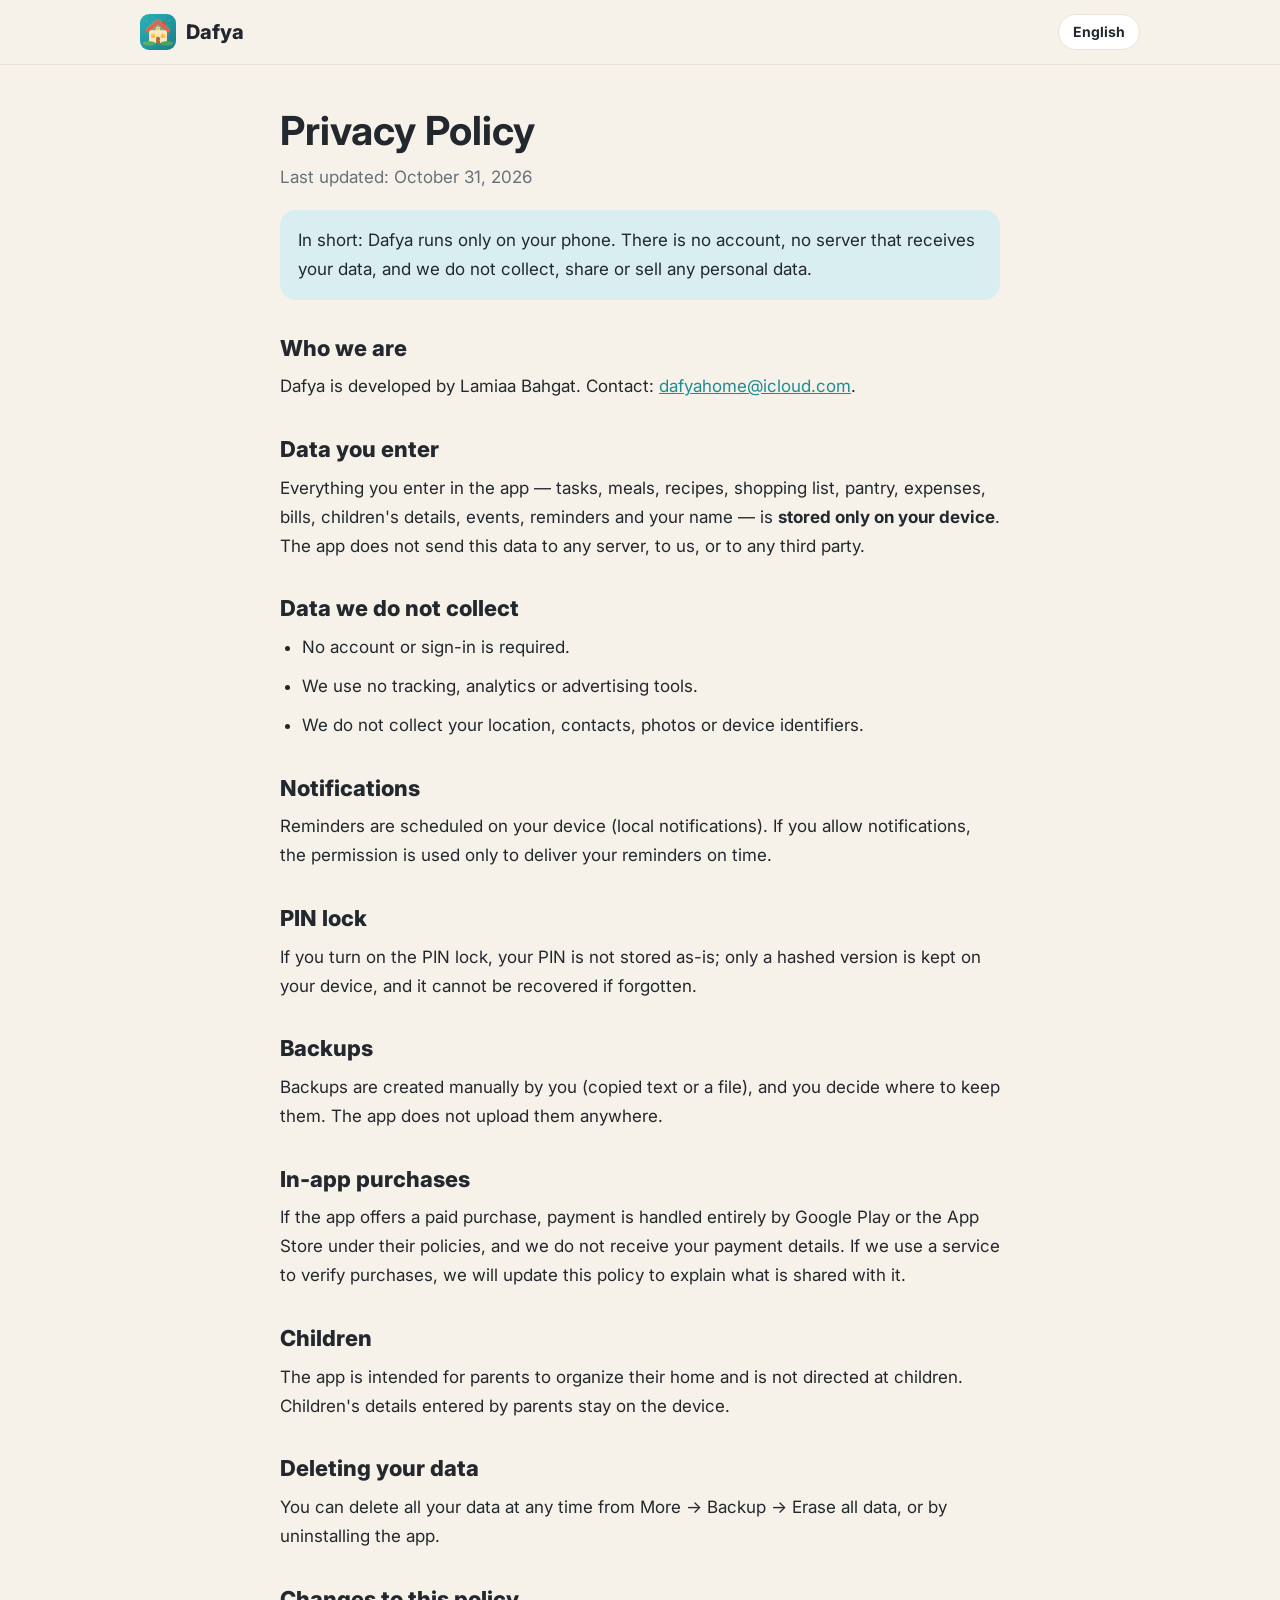
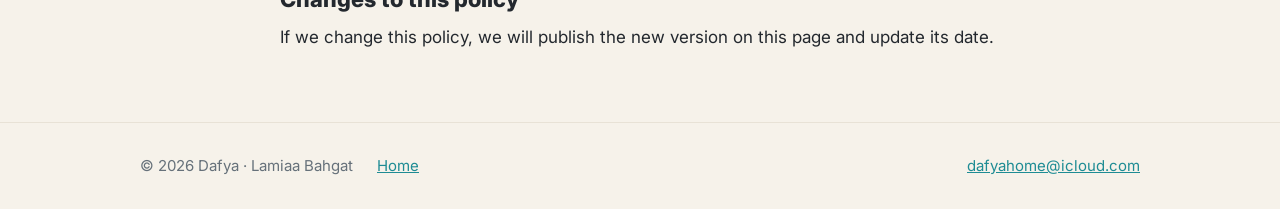
==== privacy.html @ b95506f8 "Dafya website and privacy policy Co-Authored-By: Claude Opus 5.5 <noreply@anthropic.com> Claude-Sess" ====
<!doctype html>
<html lang="ar" dir="rtl">
<head>
<meta charset="utf-8">
<meta name="viewport" content="width=device-width,initial-scale=1">
<title>سياسة الخصوصية – دافية Dafya</title>
<meta name="description" content="Dafya privacy policy. Dafya stores all your data on your device and does not collect, share or sell personal data.">
<link rel="icon" href="img/favicon.png">
<link rel="preconnect" href="https://fonts.googleapis.com"><link rel="preconnect" href="https://fonts.gstatic.com" crossorigin>
<link href="https://fonts.googleapis.com/css2?family=Inter:wght@400;600;800&family=Noto+Sans+Arabic:wght@400;600;800&display=swap" rel="stylesheet">
<link rel="stylesheet" href="style.css">
<script src="lang.js"></script>
</head>
<body>
<span hidden data-title-ar="سياسة الخصوصية – دافية Dafya" data-title-en="Privacy Policy – Dafya"></span>
<header class="top"><div class="wrap">
  <a class="brand" href="./"><img src="img/icon.png" alt=""><span data-lang="ar">دافية</span><span data-lang="en">Dafya</span></a>
  <nav><button class="lang" id="langBtn" type="button">English</button></nav>
</div></header>

<main class="doc">
<!-- ================= العربية ================= -->
<div data-lang="ar">
  <h1>سياسة الخصوصية</h1>
  <p class="date">آخر تحديث: 31 أكتوبر 2026</p>
  <div class="box">الخلاصة: دافية بتشتغل على تليفونك بس. مفيش حساب، ومفيش خادم بيستقبل بياناتك، ومش بنجمع ولا بنشارك ولا بنبيع أي بيانات شخصية.</div>

  <h2>مين إحنا</h2>
  <p>تطبيق «دافية» (Dafya) بتطوّره لمياء بهجت. للتواصل: <a href="mailto:dafyahome@icloud.com">dafyahome@icloud.com</a>.</p>

  <h2>البيانات اللي بتدخليها</h2>
  <p>كل اللي بتكتبيه في التطبيق، زي المهام والوجبات والوصفات وقايمة التسوق والمخزون والمصاريف والفواتير وبيانات الأولاد والمواعيد والتذكيرات واسمك، <b>متخزن على جهازك بس</b>. التطبيق مش بيبعت البيانات دي لأي خادم، ولا لينا، ولا لأي طرف تالت.</p>

  <h2>بيانات مش بنجمعها</h2>
  <ul>
    <li>مش بنطلب حساب ولا تسجيل دخول.</li>
    <li>مش بنستخدم أدوات تتبّع أو تحليلات أو إعلانات.</li>
    <li>مش بنجمع موقعك، ولا جهات الاتصال، ولا الصور، ولا أي معرّف للجهاز.</li>
  </ul>

  <h2>الإشعارات</h2>
  <p>التذكيرات بتتجدول على جهازك نفسه (إشعارات محلية). لو وافقتي على إذن الإشعارات، الإذن ده بيستخدم بس عشان يوصلك التذكير في ميعاده.</p>

  <h2>القفل بالرقم السري</h2>
  <p>لو فعّلتي القفل، الرقم السري مش بيتخزن زي ما هو؛ بيتخزن منه نسخة مشفّرة على جهازك بس، ومحدش يقدر يرجّعه لو نسيتيه.</p>

  <h2>النسخة الاحتياطية</h2>
  <p>النسخة الاحتياطية بتعمليها إنتي بإيدك (نسخ نص أو ملف)، وإنتي اللي بتقرري تحفظيها فين. التطبيق مش بيرفعها لأي مكان.</p>

  <h2>المشتريات داخل التطبيق</h2>
  <p>لو التطبيق فيه شراء مدفوع، الدفع بيتم بالكامل عن طريق جوجل بلاي أو آب ستور حسب سياساتهم، ومش بنستلم بيانات الدفع بتاعتك. لو استخدمنا خدمة للتحقق من الشراء، هنحدّث السياسة دي ونوضّح البيانات اللي بتتشارك معاها.</p>

  <h2>الأطفال</h2>
  <p>التطبيق موجّه للأهل لتنظيم البيت، ومش موجّه للأطفال. بيانات الأولاد اللي بيدخلها الأهل بتفضل على الجهاز بس.</p>

  <h2>مسح بياناتك</h2>
  <p>تقدري تمسحي كل بياناتك في أي وقت من «المزيد ← نسخة احتياطية ← مسح كل البيانات»، أو بمسح التطبيق من الجهاز.</p>

  <h2>تغييرات على السياسة</h2>
  <p>لو غيّرنا السياسة دي هننشر النسخة الجديدة في الصفحة دي ونحدّث تاريخها.</p>
</div>

<!-- ================= English ================= -->
<div data-lang="en">
  <h1>Privacy Policy</h1>
  <p class="date">Last updated: October 31, 2026</p>
  <div class="box">In short: Dafya runs only on your phone. There is no account, no server that receives your data, and we do not collect, share or sell any personal data.</div>

  <h2>Who we are</h2>
  <p>Dafya is developed by Lamiaa Bahgat. Contact: <a href="mailto:dafyahome@icloud.com">dafyahome@icloud.com</a>.</p>

  <h2>Data you enter</h2>
  <p>Everything you enter in the app — tasks, meals, recipes, shopping list, pantry, expenses, bills, children's details, events, reminders and your name — is <b>stored only on your device</b>. The app does not send this data to any server, to us, or to any third party.</p>

  <h2>Data we do not collect</h2>
  <ul>
    <li>No account or sign-in is required.</li>
    <li>We use no tracking, analytics or advertising tools.</li>
    <li>We do not collect your location, contacts, photos or device identifiers.</li>
  </ul>

  <h2>Notifications</h2>
  <p>Reminders are scheduled on your device (local notifications). If you allow notifications, the permission is used only to deliver your reminders on time.</p>

  <h2>PIN lock</h2>
  <p>If you turn on the PIN lock, your PIN is not stored as-is; only a hashed version is kept on your device, and it cannot be recovered if forgotten.</p>

  <h2>Backups</h2>
  <p>Backups are created manually by you (copied text or a file), and you decide where to keep them. The app does not upload them anywhere.</p>

  <h2>In-app purchases</h2>
  <p>If the app offers a paid purchase, payment is handled entirely by Google Play or the App Store under their policies, and we do not receive your payment details. If we use a service to verify purchases, we will update this policy to explain what is shared with it.</p>

  <h2>Children</h2>
  <p>The app is intended for parents to organize their home and is not directed at children. Children's details entered by parents stay on the device.</p>

  <h2>Deleting your data</h2>
  <p>You can delete all your data at any time from More → Backup → Erase all data, or by uninstalling the app.</p>

  <h2>Changes to this policy</h2>
  <p>If we change this policy, we will publish the new version on this page and update its date.</p>
</div>
</main>

<footer><div class="wrap">
  <span>© 2026 Dafya · Lamiaa Bahgat</span>
  <a href="./"><span data-lang="ar">الرئيسية</span><span data-lang="en">Home</span></a>
  <a class="sp" href="mailto:dafyahome@icloud.com">dafyahome@icloud.com</a>
</div></footer>
</body>
</html>
---- style.css ----
:root{
  --bg:#f6f2ea; --card:#fff; --ink:#23282e; --muted:#66717a; --line:#e8e2d6;
  --pri:#1e8c94; --pri2:#52c6c0; --acc:#f0a73a; --soft:#d8eef0;
}
@media (prefers-color-scheme: dark){
  :root{--bg:#12152e; --card:#1c2142; --ink:#eceefb; --muted:#a3a9cf; --line:#2b3160; --pri:#5cc7cf; --soft:#1f3b5a}
}
*{box-sizing:border-box;margin:0}
html{scroll-behavior:smooth}
body{background:var(--bg);color:var(--ink);font-family:"Noto Sans Arabic","Inter",system-ui,-apple-system,"Segoe UI",sans-serif;line-height:1.7;font-size:17px}
html[lang="en"] body{font-family:"Inter","Noto Sans Arabic",system-ui,-apple-system,"Segoe UI",sans-serif}
a{color:var(--pri)}
.wrap{max-width:1040px;margin:0 auto;padding:0 20px}
header.top{position:sticky;top:0;z-index:10;background:color-mix(in srgb,var(--bg) 88%,transparent);backdrop-filter:blur(10px);border-bottom:1px solid var(--line)}
header.top .wrap{display:flex;align-items:center;gap:12px;height:64px}
.brand{display:flex;align-items:center;gap:10px;font-weight:800;font-size:20px;color:var(--ink);text-decoration:none}
.brand img{width:36px;height:36px;border-radius:9px}
header.top nav{margin-inline-start:auto;display:flex;gap:6px;align-items:center}
header.top nav a{text-decoration:none;color:var(--muted);font-size:15px;padding:6px 10px;border-radius:99px}
header.top nav a:hover{color:var(--ink)}
.lang{border:1.5px solid var(--line);background:var(--card);color:var(--ink);font:inherit;font-weight:700;font-size:14px;padding:5px 14px;border-radius:99px;cursor:pointer}
.hero{background:linear-gradient(160deg,#22a0aa,#52c6c0);color:#fff;overflow:hidden}
@media (prefers-color-scheme: dark){.hero{background:linear-gradient(160deg,#161b4a,#2c3484)}}
.hero .wrap{display:grid;grid-template-columns:1.1fr .9fr;gap:30px;align-items:center;padding-top:56px;padding-bottom:0}
.hero h1{font-size:clamp(34px,6vw,56px);line-height:1.2;font-weight:800}
.hero p{font-size:19px;opacity:.95;margin-top:14px;max-width:34em}
.badges{display:flex;flex-wrap:wrap;gap:10px;margin-top:26px}
.badge{display:inline-flex;align-items:center;gap:8px;background:rgba(0,0,0,.25);color:#fff;border-radius:14px;padding:10px 16px;font-weight:700;font-size:15px}
.badge small{display:block;font-weight:500;opacity:.8;font-size:12px;line-height:1.2}
.chips{display:flex;flex-wrap:wrap;gap:8px;margin-top:18px}
.chips span{background:rgba(255,255,255,.18);border:1px solid rgba(255,255,255,.35);border-radius:99px;padding:4px 12px;font-size:14px;font-weight:600}
.hero .shot{align-self:end;display:flex;justify-content:center}
.hero .shot img{width:min(300px,72%);display:block;filter:drop-shadow(0 20px 40px rgba(0,30,40,.35));margin-bottom:-90px}
.hero{padding-bottom:0}.hero .wrap{padding-bottom:0}
section{padding:64px 0}
h2{font-size:clamp(26px,4vw,36px);line-height:1.3;font-weight:800;text-align:center}
.lead{text-align:center;color:var(--muted);max-width:40em;margin:10px auto 0}
.features{display:grid;grid-template-columns:repeat(3,1fr);gap:16px;margin-top:36px}
.f{background:var(--card);border:1px solid var(--line);border-radius:20px;padding:22px}
.f .ic{font-size:34px}
.f h3{font-size:19px;margin-top:8px}
.f p{color:var(--muted);font-size:15.5px;margin-top:4px}
.shots{display:flex;gap:18px;overflow-x:auto;padding:30px 4px 10px;scroll-snap-type:x mandatory}
.shots img{height:520px;width:auto;border-radius:22px;scroll-snap-align:center;flex:none;box-shadow:0 8px 24px rgba(20,40,50,.15)}
.priv{background:var(--soft);border-radius:28px;padding:40px 28px;text-align:center}
.priv p{max-width:40em;margin:12px auto 0}
footer{border-top:1px solid var(--line);padding:30px 0;color:var(--muted);font-size:15px}
footer .wrap{display:flex;flex-wrap:wrap;gap:14px 24px;align-items:center}
footer .sp{margin-inline-start:auto}
/* privacy page */
.doc{max-width:760px;margin:0 auto;padding:40px 20px 70px}
.doc h1{font-size:clamp(28px,5vw,40px);line-height:1.3}
.doc .date{color:var(--muted);margin-top:6px}
.doc h2{text-align:start;font-size:22px;margin-top:34px}
.doc p,.doc li{margin-top:10px}
.doc ul{padding-inline-start:22px}
.doc .box{background:var(--soft);border-radius:16px;padding:16px 18px;margin-top:18px}
html[lang="ar"] [data-lang="en"],html[lang="en"] [data-lang="ar"]{display:none!important}
@media (max-width:820px){
  .hero .wrap{grid-template-columns:1fr;text-align:center;padding-top:40px}
  .badges,.chips{justify-content:center}
  .hero p{margin-inline:auto}
  .features{grid-template-columns:1fr 1fr}
  header.top nav a.hide-sm{display:none}
}
@media (max-width:540px){
  .features{grid-template-columns:1fr}
  .shots img{height:440px}
  body{font-size:16px}
}
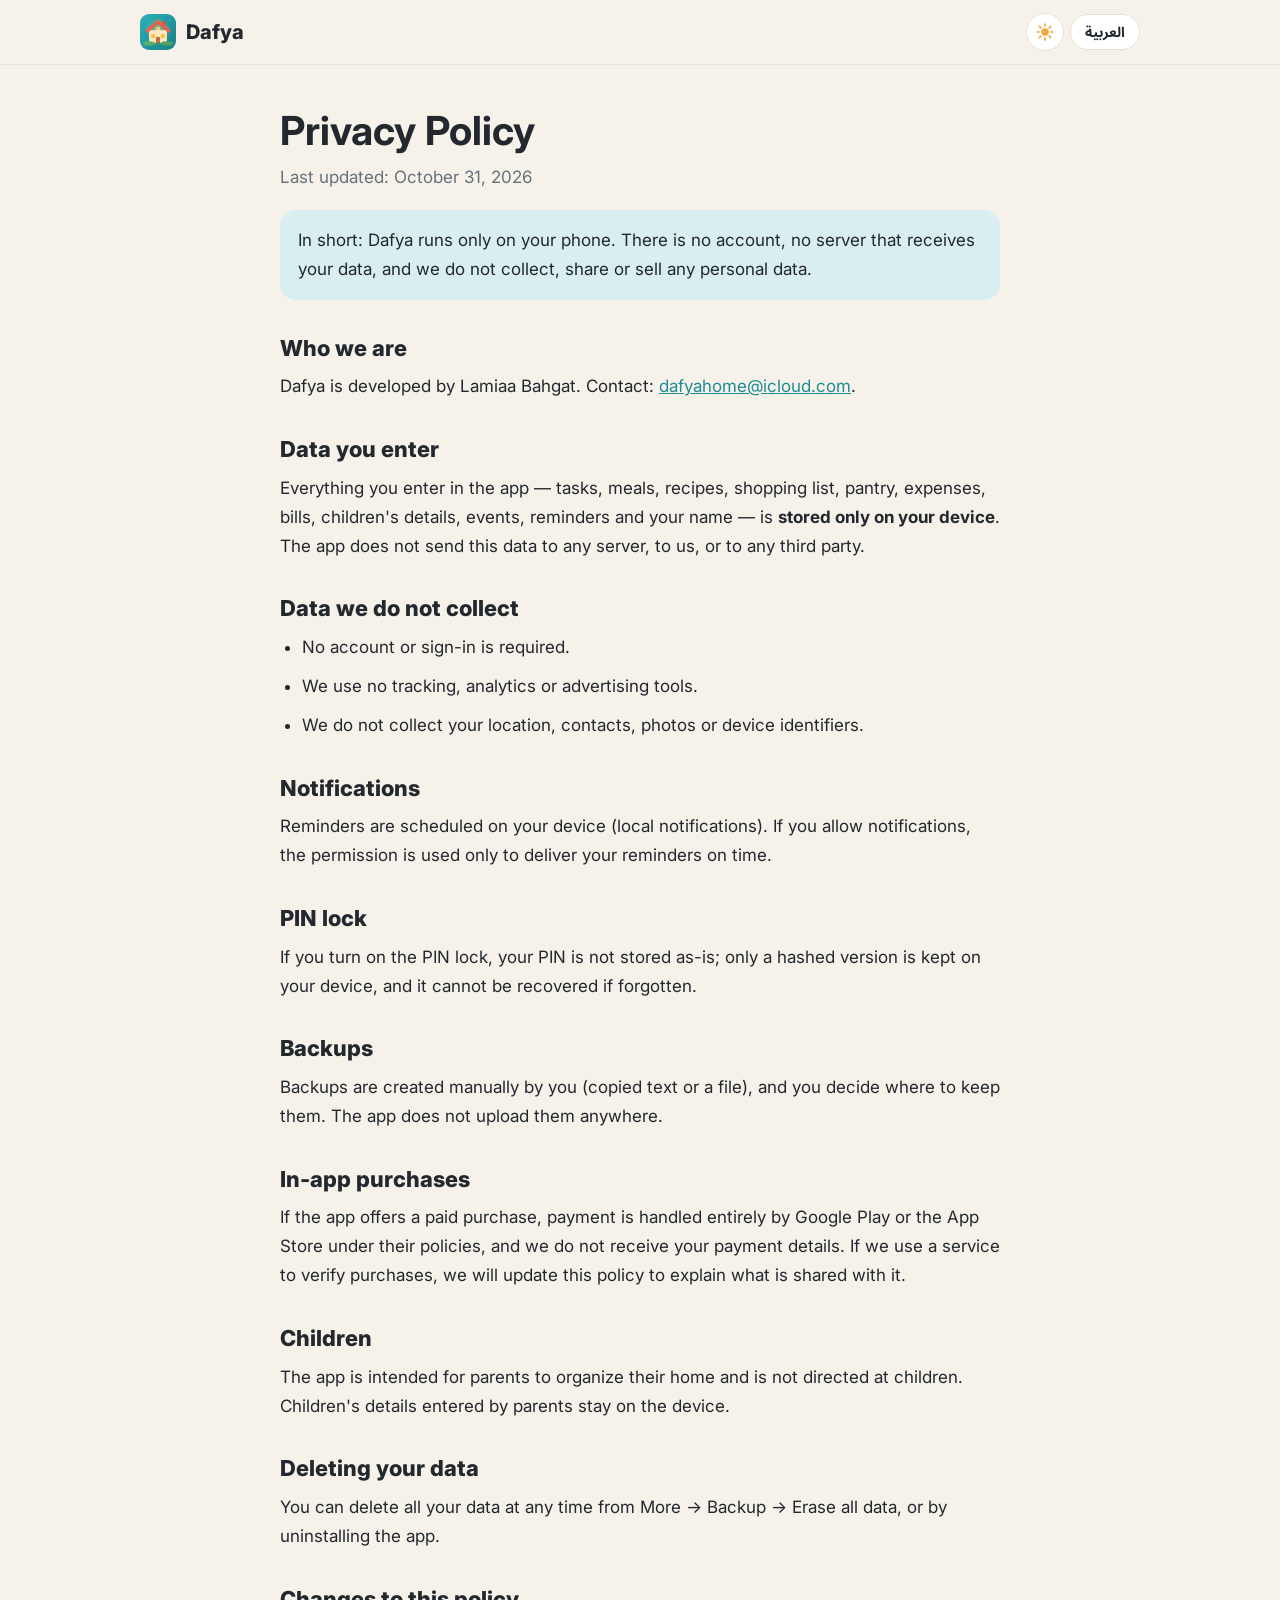
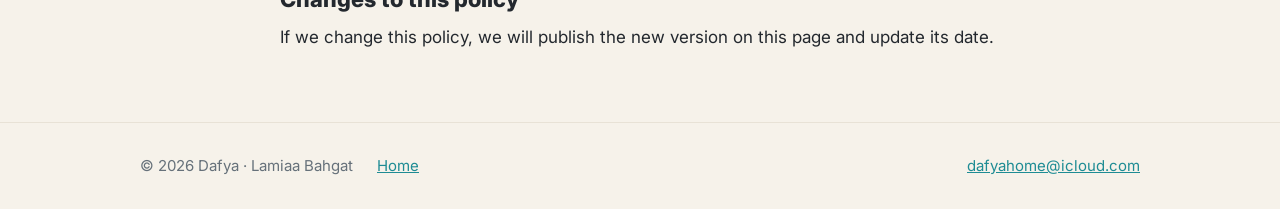
==== commit f14069ab: "Light mode by default with a dark mode toggle Co-Authored-By: Claude Opus 5.5 <noreply@anthropic.com" ====
--- a/privacy.html
+++ b/privacy.html
@@ -15,7 +15,7 @@
 <span hidden data-title-ar="سياسة الخصوصية – دافية Dafya" data-title-en="Privacy Policy – Dafya"></span>
 <header class="top"><div class="wrap">
   <a class="brand" href="./"><img src="img/icon.png" alt=""><span data-lang="ar">دافية</span><span data-lang="en">Dafya</span></a>
-  <nav><button class="lang" id="langBtn" type="button">English</button></nav>
+  <nav><button class="theme" id="themeBtn" type="button" aria-label="Dark mode"><svg viewBox="0 0 24 24" fill="none" stroke="#f0a73a" stroke-width="2" stroke-linecap="round"><circle cx="12" cy="12" r="4.5" fill="#f0a73a" stroke="none"/><path d="M12 2.5v2.4M12 19.1v2.4M2.5 12h2.4M19.1 12h2.4M5.3 5.3 7 7M17 17l1.7 1.7M5.3 18.7 7 17M17 7l1.7-1.7"/></svg></button><button class="lang" id="langBtn" type="button">English</button></nav>
 </div></header>
 
 <main class="doc">
--- a/style.css
+++ b/style.css
@@ -2,9 +2,7 @@
   --bg:#f6f2ea; --card:#fff; --ink:#23282e; --muted:#66717a; --line:#e8e2d6;
   --pri:#1e8c94; --pri2:#52c6c0; --acc:#f0a73a; --soft:#d8eef0;
 }
-@media (prefers-color-scheme: dark){
-  :root{--bg:#12152e; --card:#1c2142; --ink:#eceefb; --muted:#a3a9cf; --line:#2b3160; --pri:#5cc7cf; --soft:#1f3b5a}
-}
+:root[data-theme="dark"]{--bg:#12152e; --card:#1c2142; --ink:#eceefb; --muted:#a3a9cf; --line:#2b3160; --pri:#5cc7cf; --soft:#1f3b5a;color-scheme:dark}
 *{box-sizing:border-box;margin:0}
 html{scroll-behavior:smooth}
 body{background:var(--bg);color:var(--ink);font-family:"Noto Sans Arabic","Inter",system-ui,-apple-system,"Segoe UI",sans-serif;line-height:1.7;font-size:17px}
@@ -18,9 +16,11 @@
 header.top nav{margin-inline-start:auto;display:flex;gap:6px;align-items:center}
 header.top nav a{text-decoration:none;color:var(--muted);font-size:15px;padding:6px 10px;border-radius:99px}
 header.top nav a:hover{color:var(--ink)}
+.theme{width:38px;height:38px;border-radius:50%;border:1.5px solid var(--line);background:var(--card);cursor:pointer;display:flex;align-items:center;justify-content:center;padding:0}
+.theme svg{width:20px;height:20px}
 .lang{border:1.5px solid var(--line);background:var(--card);color:var(--ink);font:inherit;font-weight:700;font-size:14px;padding:5px 14px;border-radius:99px;cursor:pointer}
 .hero{background:linear-gradient(160deg,#22a0aa,#52c6c0);color:#fff;overflow:hidden}
-@media (prefers-color-scheme: dark){.hero{background:linear-gradient(160deg,#161b4a,#2c3484)}}
+:root[data-theme="dark"] .hero{background:linear-gradient(160deg,#161b4a,#2c3484)}
 .hero .wrap{display:grid;grid-template-columns:1.1fr .9fr;gap:30px;align-items:center;padding-top:56px;padding-bottom:0}
 .hero h1{font-size:clamp(34px,6vw,56px);line-height:1.2;font-weight:800}
 .hero p{font-size:19px;opacity:.95;margin-top:14px;max-width:34em}
